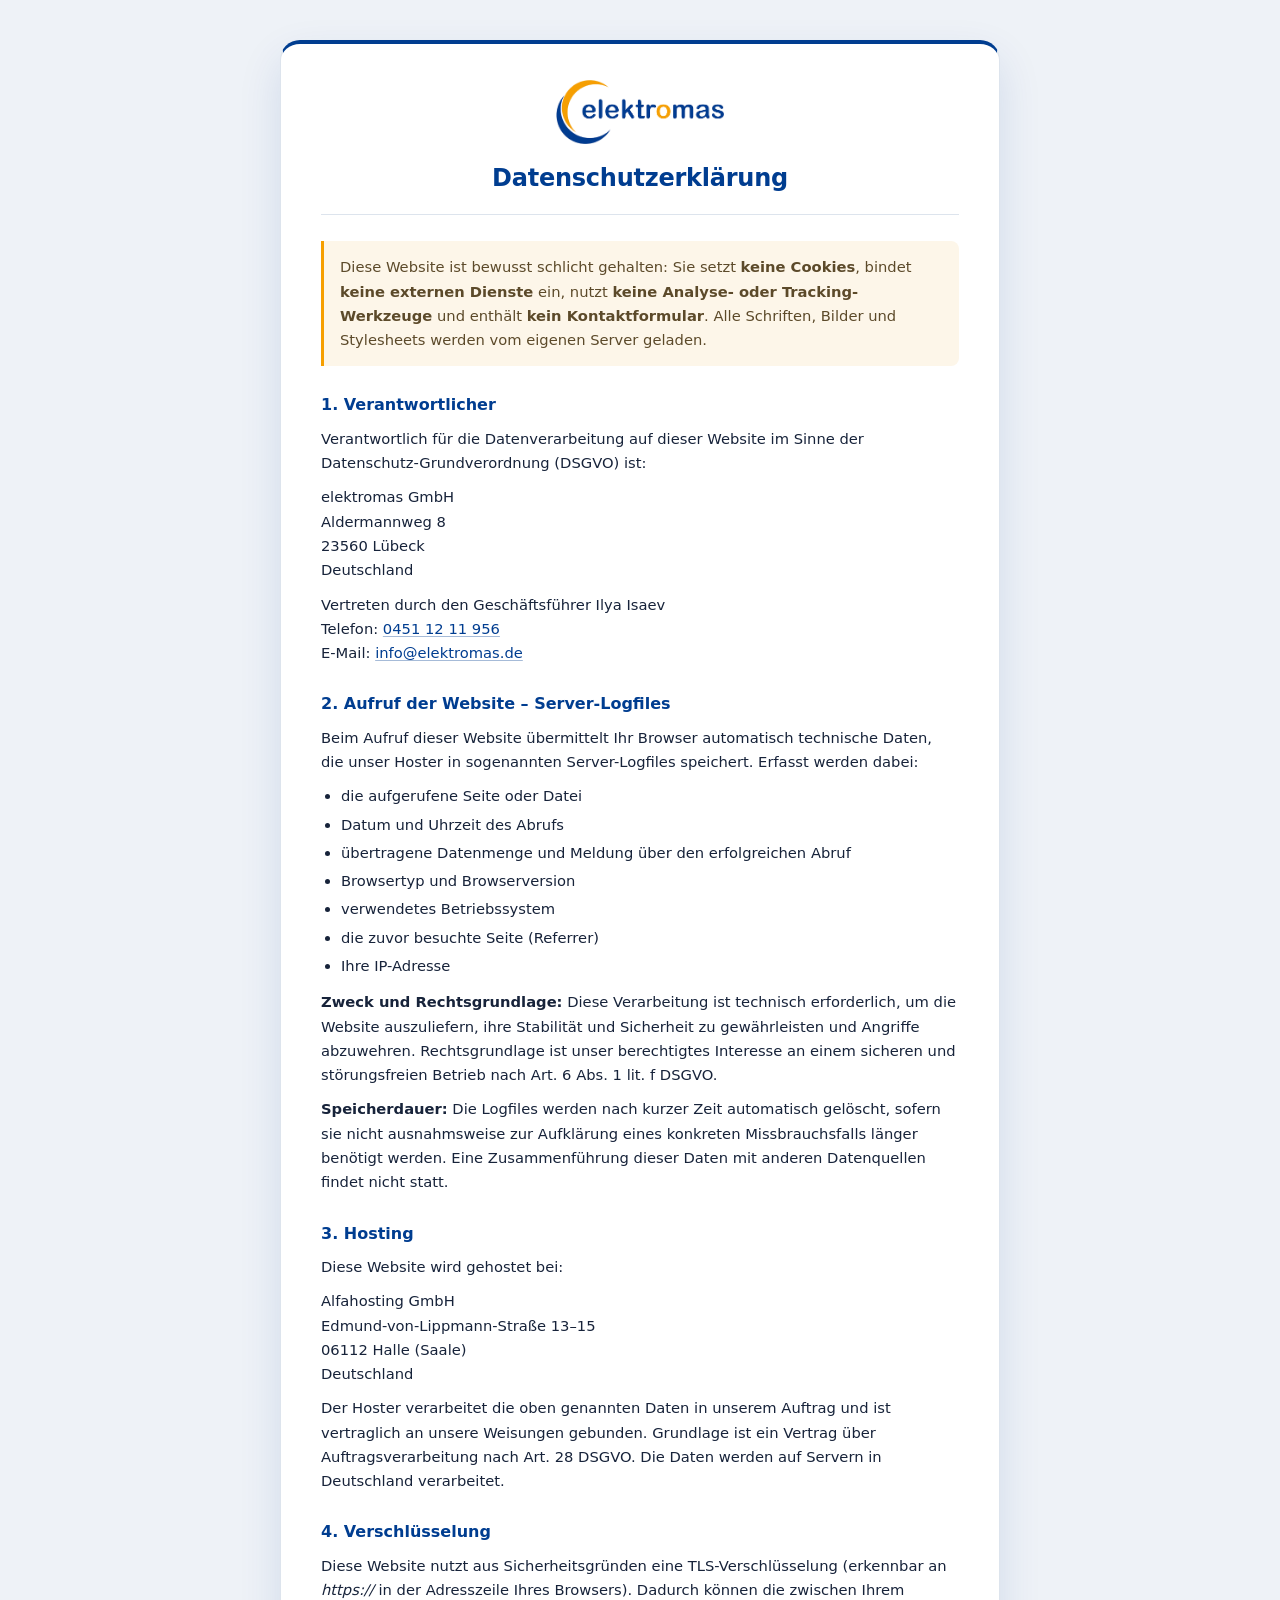
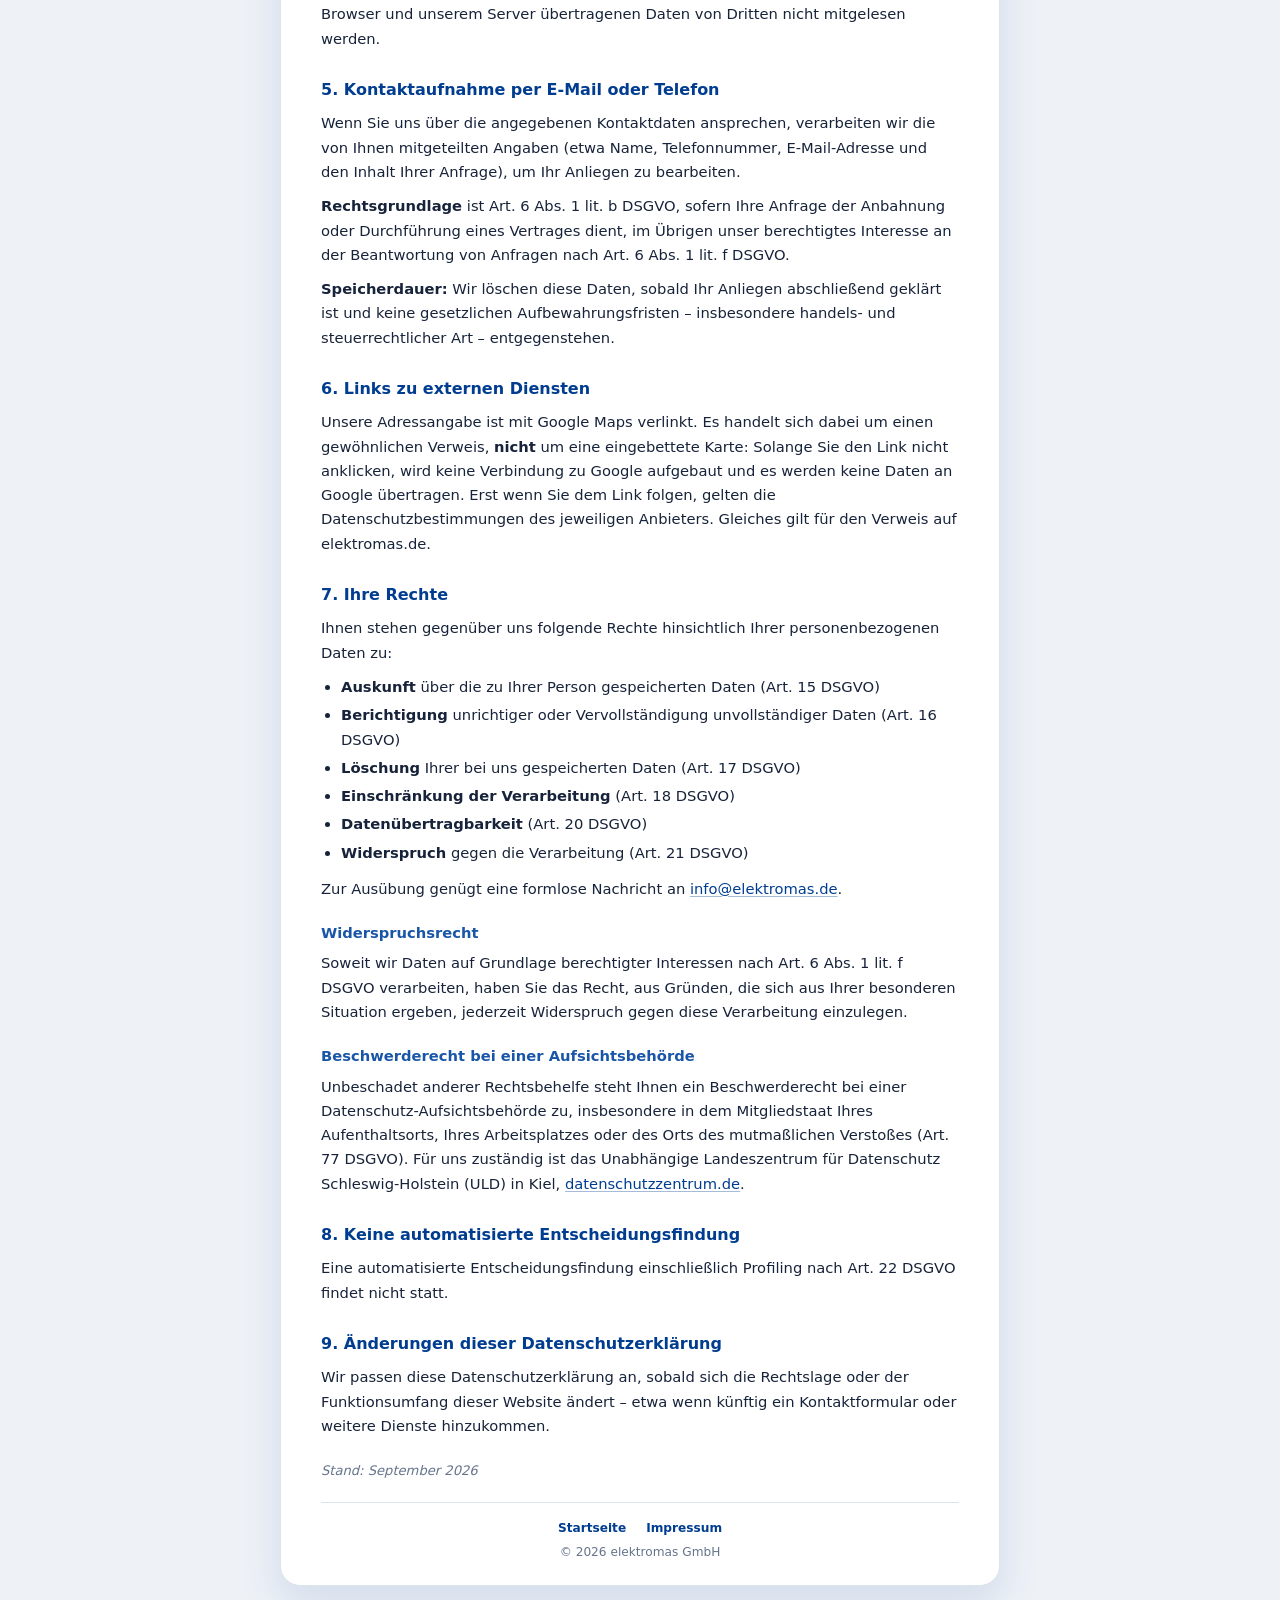
==== datenschutz.html @ 5d379f5a "Impressum und Datenschutzerklärung ergänzen Beide Seiten als eigene Unterseiten, im Footer aller Sei" ====
<!DOCTYPE html>
<html lang="de">
<head>
  <meta charset="utf-8">
  <meta name="viewport" content="width=device-width, initial-scale=1">
  <title>Datenschutzerklärung – elektromas GmbH</title>
  <meta name="description" content="Datenschutzerklärung der elektromas GmbH, Lübeck – Informationen nach DSGVO.">
  <meta name="robots" content="index, follow">
  <link rel="icon" href="assets/favicon-32.png" sizes="32x32">
  <link rel="apple-touch-icon" href="assets/favicon-192.png">
  <link rel="stylesheet" href="style.css">
</head>
<body class="page">

  <main class="card card--wide">

    <header class="legal__head">
      <a href="index.html" class="logo-link" aria-label="Zur Startseite">
        <img class="logo logo--small" src="assets/elektromas-logo.png" alt="elektromas GmbH"
             width="389" height="149">
      </a>
      <h1>Datenschutzerklärung</h1>
    </header>

    <section class="legal">

      <p class="lead">
        Diese Website ist bewusst schlicht gehalten: Sie setzt <strong>keine Cookies</strong>,
        bindet <strong>keine externen Dienste</strong> ein, nutzt <strong>keine Analyse-
        oder Tracking-Werkzeuge</strong> und enthält <strong>kein Kontaktformular</strong>.
        Alle Schriften, Bilder und Stylesheets werden vom eigenen Server geladen.
      </p>

      <h2>1. Verantwortlicher</h2>
      <p>
        Verantwortlich für die Datenverarbeitung auf dieser Website im Sinne der
        Datenschutz-Grundverordnung (DSGVO) ist:
      </p>
      <p>
        elektromas GmbH<br>
        Aldermannweg 8<br>
        23560 Lübeck<br>
        Deutschland
      </p>
      <p>
        Vertreten durch den Geschäftsführer Ilya Isaev<br>
        Telefon: <a href="tel:+494511211956">0451 12 11 956</a><br>
        E-Mail: <a href="mailto:info@elektromas.de">info@elektromas.de</a>
      </p>

      <h2>2. Aufruf der Website – Server-Logfiles</h2>
      <p>
        Beim Aufruf dieser Website übermittelt Ihr Browser automatisch technische
        Daten, die unser Hoster in sogenannten Server-Logfiles speichert. Erfasst
        werden dabei:
      </p>
      <ul>
        <li>die aufgerufene Seite oder Datei</li>
        <li>Datum und Uhrzeit des Abrufs</li>
        <li>übertragene Datenmenge und Meldung über den erfolgreichen Abruf</li>
        <li>Browsertyp und Browserversion</li>
        <li>verwendetes Betriebssystem</li>
        <li>die zuvor besuchte Seite (Referrer)</li>
        <li>Ihre IP-Adresse</li>
      </ul>
      <p>
        <strong>Zweck und Rechtsgrundlage:</strong> Diese Verarbeitung ist technisch
        erforderlich, um die Website auszuliefern, ihre Stabilität und Sicherheit zu
        gewährleisten und Angriffe abzuwehren. Rechtsgrundlage ist unser berechtigtes
        Interesse an einem sicheren und störungsfreien Betrieb nach
        Art. 6 Abs. 1 lit. f DSGVO.
      </p>
      <p>
        <strong>Speicherdauer:</strong> Die Logfiles werden nach kurzer Zeit
        automatisch gelöscht, sofern sie nicht ausnahmsweise zur Aufklärung eines
        konkreten Missbrauchsfalls länger benötigt werden. Eine Zusammenführung
        dieser Daten mit anderen Datenquellen findet nicht statt.
      </p>

      <h2>3. Hosting</h2>
      <p>
        Diese Website wird gehostet bei:
      </p>
      <p>
        Alfahosting GmbH<br>
        Edmund-von-Lippmann-Straße 13–15<br>
        06112 Halle (Saale)<br>
        Deutschland
      </p>
      <p>
        Der Hoster verarbeitet die oben genannten Daten in unserem Auftrag und ist
        vertraglich an unsere Weisungen gebunden. Grundlage ist ein Vertrag über
        Auftragsverarbeitung nach Art. 28 DSGVO. Die Daten werden auf Servern in
        Deutschland verarbeitet.
      </p>

      <h2>4. Verschlüsselung</h2>
      <p>
        Diese Website nutzt aus Sicherheitsgründen eine TLS-Verschlüsselung
        (erkennbar an <em>https://</em> in der Adresszeile Ihres Browsers). Dadurch
        können die zwischen Ihrem Browser und unserem Server übertragenen Daten von
        Dritten nicht mitgelesen werden.
      </p>

      <h2>5. Kontaktaufnahme per E-Mail oder Telefon</h2>
      <p>
        Wenn Sie uns über die angegebenen Kontaktdaten ansprechen, verarbeiten wir
        die von Ihnen mitgeteilten Angaben (etwa Name, Telefonnummer, E-Mail-Adresse
        und den Inhalt Ihrer Anfrage), um Ihr Anliegen zu bearbeiten.
      </p>
      <p>
        <strong>Rechtsgrundlage</strong> ist Art. 6 Abs. 1 lit. b DSGVO, sofern Ihre
        Anfrage der Anbahnung oder Durchführung eines Vertrages dient, im Übrigen
        unser berechtigtes Interesse an der Beantwortung von Anfragen nach
        Art. 6 Abs. 1 lit. f DSGVO.
      </p>
      <p>
        <strong>Speicherdauer:</strong> Wir löschen diese Daten, sobald Ihr Anliegen
        abschließend geklärt ist und keine gesetzlichen Aufbewahrungsfristen –
        insbesondere handels- und steuerrechtlicher Art – entgegenstehen.
      </p>

      <h2>6. Links zu externen Diensten</h2>
      <p>
        Unsere Adressangabe ist mit Google Maps verlinkt. Es handelt sich dabei um
        einen gewöhnlichen Verweis, <strong>nicht</strong> um eine eingebettete Karte:
        Solange Sie den Link nicht anklicken, wird keine Verbindung zu Google
        aufgebaut und es werden keine Daten an Google übertragen. Erst wenn Sie dem
        Link folgen, gelten die Datenschutzbestimmungen des jeweiligen Anbieters.
        Gleiches gilt für den Verweis auf elektromas.de.
      </p>

      <h2>7. Ihre Rechte</h2>
      <p>Ihnen stehen gegenüber uns folgende Rechte hinsichtlich Ihrer personenbezogenen Daten zu:</p>
      <ul>
        <li><strong>Auskunft</strong> über die zu Ihrer Person gespeicherten Daten (Art. 15 DSGVO)</li>
        <li><strong>Berichtigung</strong> unrichtiger oder Vervollständigung unvollständiger Daten (Art. 16 DSGVO)</li>
        <li><strong>Löschung</strong> Ihrer bei uns gespeicherten Daten (Art. 17 DSGVO)</li>
        <li><strong>Einschränkung der Verarbeitung</strong> (Art. 18 DSGVO)</li>
        <li><strong>Datenübertragbarkeit</strong> (Art. 20 DSGVO)</li>
        <li><strong>Widerspruch</strong> gegen die Verarbeitung (Art. 21 DSGVO)</li>
      </ul>
      <p>
        Zur Ausübung genügt eine formlose Nachricht an
        <a href="mailto:info@elektromas.de">info@elektromas.de</a>.
      </p>

      <h3>Widerspruchsrecht</h3>
      <p>
        Soweit wir Daten auf Grundlage berechtigter Interessen nach
        Art. 6 Abs. 1 lit. f DSGVO verarbeiten, haben Sie das Recht, aus Gründen, die
        sich aus Ihrer besonderen Situation ergeben, jederzeit Widerspruch gegen
        diese Verarbeitung einzulegen.
      </p>

      <h3>Beschwerderecht bei einer Aufsichtsbehörde</h3>
      <p>
        Unbeschadet anderer Rechtsbehelfe steht Ihnen ein Beschwerderecht bei einer
        Datenschutz-Aufsichtsbehörde zu, insbesondere in dem Mitgliedstaat Ihres
        Aufenthaltsorts, Ihres Arbeitsplatzes oder des Orts des mutmaßlichen
        Verstoßes (Art. 77 DSGVO). Für uns zuständig ist das Unabhängige
        Landeszentrum für Datenschutz Schleswig-Holstein (ULD) in Kiel,
        <a href="https://www.datenschutzzentrum.de">datenschutzzentrum.de</a>.
      </p>

      <h2>8. Keine automatisierte Entscheidungsfindung</h2>
      <p>
        Eine automatisierte Entscheidungsfindung einschließlich Profiling nach
        Art. 22 DSGVO findet nicht statt.
      </p>

      <h2>9. Änderungen dieser Datenschutzerklärung</h2>
      <p>
        Wir passen diese Datenschutzerklärung an, sobald sich die Rechtslage oder
        der Funktionsumfang dieser Website ändert – etwa wenn künftig ein
        Kontaktformular oder weitere Dienste hinzukommen.
      </p>
      <p class="stand">Stand: September 2026</p>

    </section>

    <footer class="card__foot">
      <nav class="legal__nav">
        <a href="index.html">Startseite</a>
        <a href="impressum.html">Impressum</a>
      </nav>
      <p>&copy; <span class="year">2026</span> elektromas GmbH</p>
    </footer>

  </main>

  <script>
    document.querySelectorAll('.year').forEach(function (el) {
      el.textContent = new Date().getFullYear();
    });
  </script>

</body>
</html>
---- style.css ----
:root {
  --blau: #003d90;
  --blau-hell: #1a56a8;
  --orange: #f69f00;
  --page: #eef2f7;
  --card: #ffffff;
  --border: #dde4ed;
  --text: #17233a;
  --muted: #66748c;
  --radius: 20px;
}

* { box-sizing: border-box; margin: 0; padding: 0; }

body {
  min-height: 100vh;
  display: flex;
  align-items: center;
  justify-content: center;
  padding: 24px;
  font-family: "Segoe UI", system-ui, -apple-system, Roboto, Helvetica, Arial, sans-serif;
  color: var(--text);
  background:
    radial-gradient(1000px 560px at 50% -15%, #dbe6f5, transparent 70%),
    var(--page);
}

.card {
  width: 100%;
  max-width: 470px;
  background: var(--card);
  border: 1px solid var(--border);
  border-radius: var(--radius);
  padding: 40px 34px 26px;
  box-shadow: 0 18px 44px rgba(0, 61, 144, .12);
  border-top: 4px solid var(--blau);
}

/* Kopf */
.card__head { text-align: center; }

.logo {
  width: 220px;
  max-width: 100%;
  height: auto;
  display: block;
  margin: 0 auto;
}

.tagline {
  margin-top: 16px;
  font-size: .95rem;
  line-height: 1.55;
  color: var(--muted);
}

/* Leistungen */
.services { margin: 26px 0 18px; }

.services ul {
  display: flex;
  flex-wrap: wrap;
  gap: 8px;
  justify-content: center;
  list-style: none;
}

.services li {
  font-size: .78rem;
  padding: 6px 12px;
  border: 1px solid var(--border);
  border-radius: 999px;
  color: var(--blau);
  background: #f6f9fd;
}

/* Notdienst-Hinweis */
.badge {
  margin: 0 auto 24px;
  width: fit-content;
  max-width: 100%;
  text-align: center;
  font-size: .78rem;
  font-weight: 600;
  color: #7a4f00;
  background: rgba(246, 159, 0, .14);
  border: 1px solid rgba(246, 159, 0, .35);
  border-radius: 999px;
  padding: 7px 14px;
}

/* Kontakt */
.contact {
  border-top: 1px solid var(--border);
  padding-top: 8px;
}

.contact__row {
  display: flex;
  align-items: baseline;
  gap: 16px;
  padding: 12px 8px;
  border-radius: 10px;
  text-decoration: none;
  color: inherit;
  transition: background .15s ease;
}
.contact__row:hover,
.contact__row:focus-visible { background: #f2f6fc; }

.contact__label {
  flex: 0 0 74px;
  font-size: .7rem;
  font-weight: 600;
  text-transform: uppercase;
  letter-spacing: .08em;
  color: var(--muted);
}

.contact__value {
  font-size: .95rem;
  font-weight: 600;
  line-height: 1.45;
  color: var(--blau);
}
.contact__row:hover .contact__value { color: var(--orange); }

/* Fuß */
.card__foot {
  margin-top: 20px;
  padding-top: 18px;
  border-top: 1px solid var(--border);
  text-align: center;
  font-size: .76rem;
  color: var(--muted);
}
.card__foot .region {
  margin-bottom: 10px;
  line-height: 1.5;
  color: var(--blau-hell);
}
.card__foot .note { margin-top: 4px; opacity: .75; }

@media (max-width: 420px) {
  body { padding: 16px; }
  .card { padding: 32px 22px 22px; }
  .logo { width: 185px; }
  .contact__label { flex-basis: 62px; }
}

/* Verweis auf den Schulungsbereich */
.card__link {
  display: flex;
  align-items: center;
  justify-content: center;
  gap: 8px;
  margin: 0 0 24px;
  padding: 11px 16px;
  border: 1px solid var(--border);
  border-radius: 12px;
  background: #f6f9fd;
  font-size: .86rem;
  font-weight: 600;
  color: var(--blau);
  text-decoration: none;
  transition: background .15s ease, border-color .15s ease, color .15s ease;
}
.card__link:hover,
.card__link:focus-visible { background: #eaf1fb; border-color: #c3d4ec; color: var(--orange); }
.card__link svg { width: 16px; height: 16px; }

/* ---------------------------------------------------------------
   Rechtsseiten (Impressum, Datenschutz)
   --------------------------------------------------------------- */

body.page {
  align-items: flex-start;
  padding-top: 40px;
  padding-bottom: 40px;
}

.card--wide {
  max-width: 720px;
  padding: 36px 40px 26px;
}

.legal__head {
  text-align: center;
  padding-bottom: 22px;
  border-bottom: 1px solid var(--border);
}

.logo-link { display: inline-block; }
.logo--small { width: 168px; }

.legal__head h1 {
  margin-top: 16px;
  font-size: 1.5rem;
  font-weight: 600;
  color: var(--blau);
  letter-spacing: -.01em;
}

.legal {
  padding-top: 4px;
  font-size: .92rem;
  line-height: 1.65;
}

.legal .lead {
  margin: 22px 0 4px;
  padding: 14px 16px;
  border-left: 3px solid var(--orange);
  background: #fdf6e9;
  border-radius: 0 8px 8px 0;
  color: #5c4a2a;
}

.legal h2 {
  margin: 26px 0 8px;
  font-size: 1rem;
  font-weight: 700;
  color: var(--blau);
}

.legal h3 {
  margin: 20px 0 6px;
  font-size: .92rem;
  font-weight: 700;
  color: var(--blau-hell);
}

.legal p { margin-bottom: 10px; }

.legal ul {
  margin: 0 0 12px 20px;
  padding: 0;
}
.legal li { margin-bottom: 4px; }

.legal a {
  color: var(--blau);
  text-decoration-color: rgba(0, 61, 144, .35);
  text-underline-offset: 2px;
}
.legal a:hover { color: var(--orange); }

.legal .stand {
  margin-top: 22px;
  font-size: .82rem;
  color: var(--muted);
  font-style: italic;
}

.legal__nav {
  display: flex;
  gap: 20px;
  justify-content: center;
  margin-bottom: 10px;
}
.legal__nav a {
  color: var(--blau);
  font-weight: 600;
  text-decoration: none;
}
.legal__nav a:hover { color: var(--orange); text-decoration: underline; }

@media (max-width: 560px) {
  body.page { padding: 16px; }
  .card--wide { padding: 28px 20px 20px; }
  .logo--small { width: 145px; }
  .legal__head h1 { font-size: 1.3rem; }
}
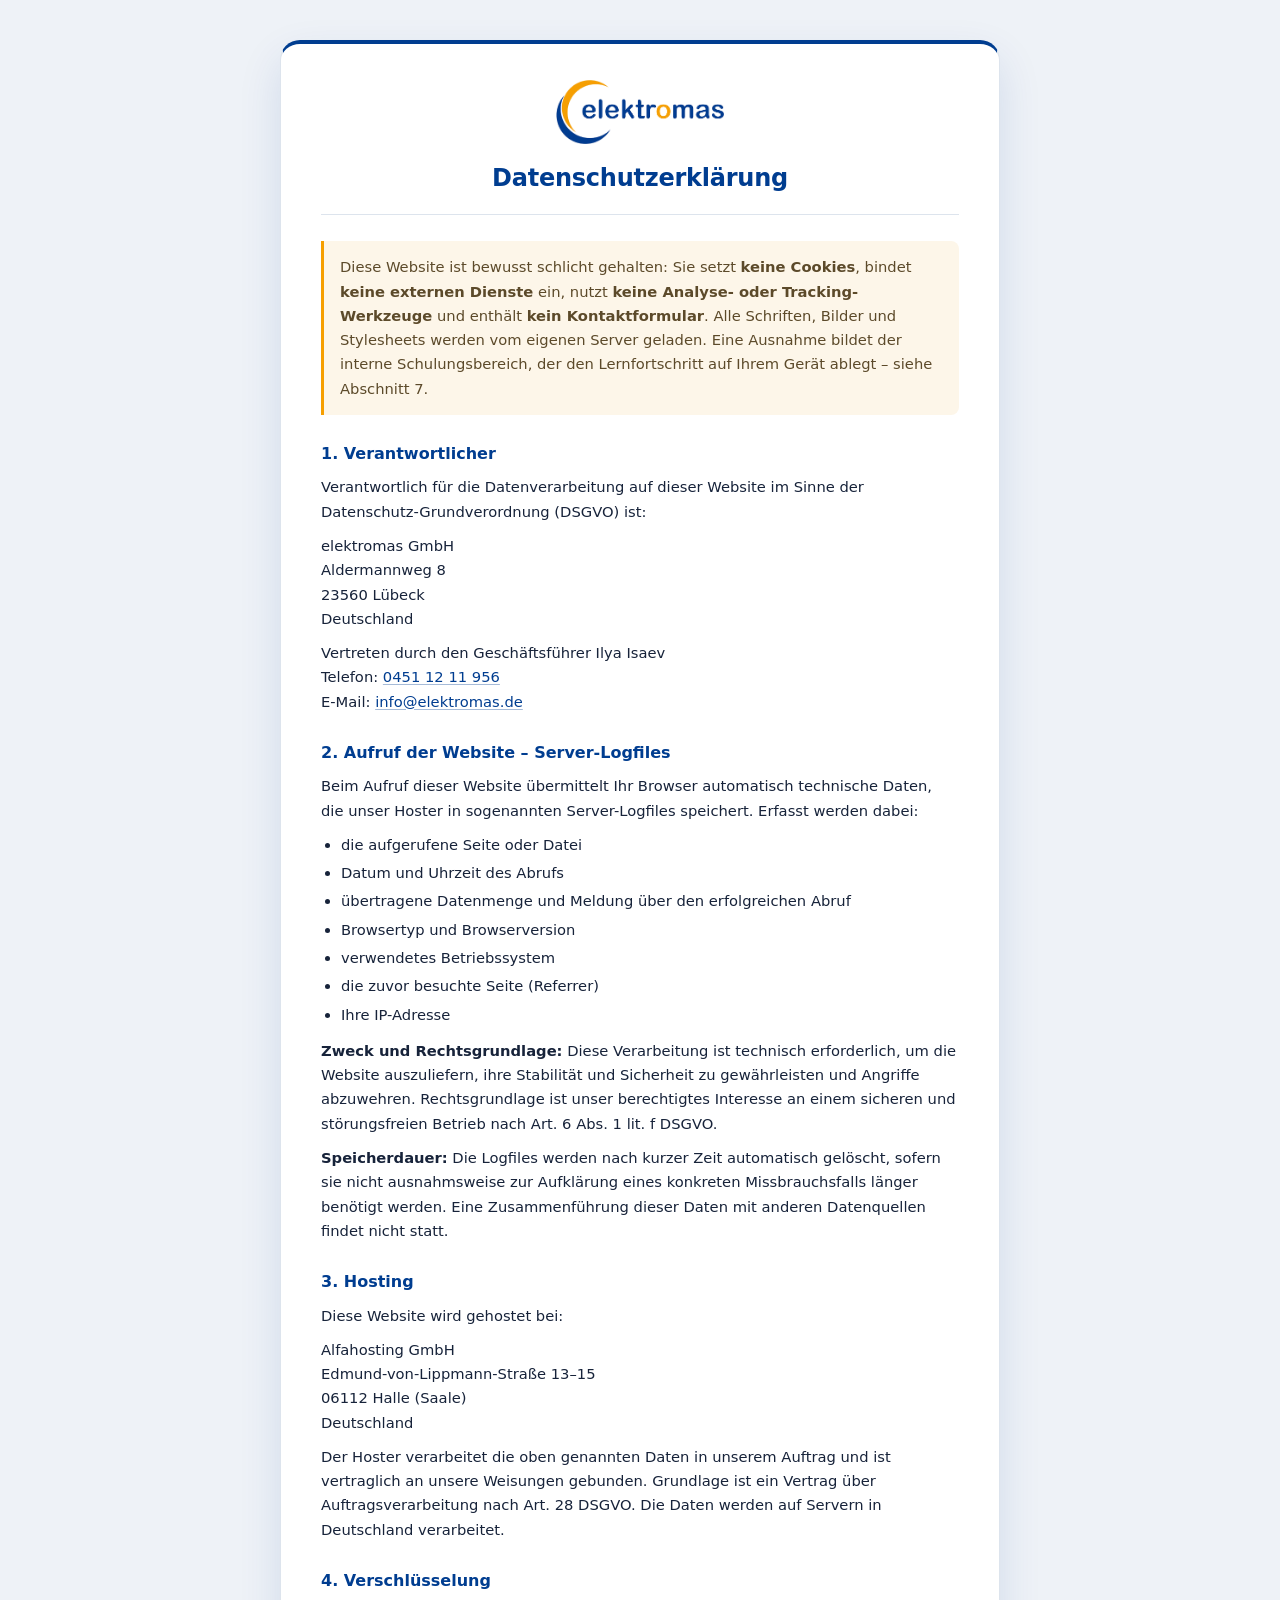
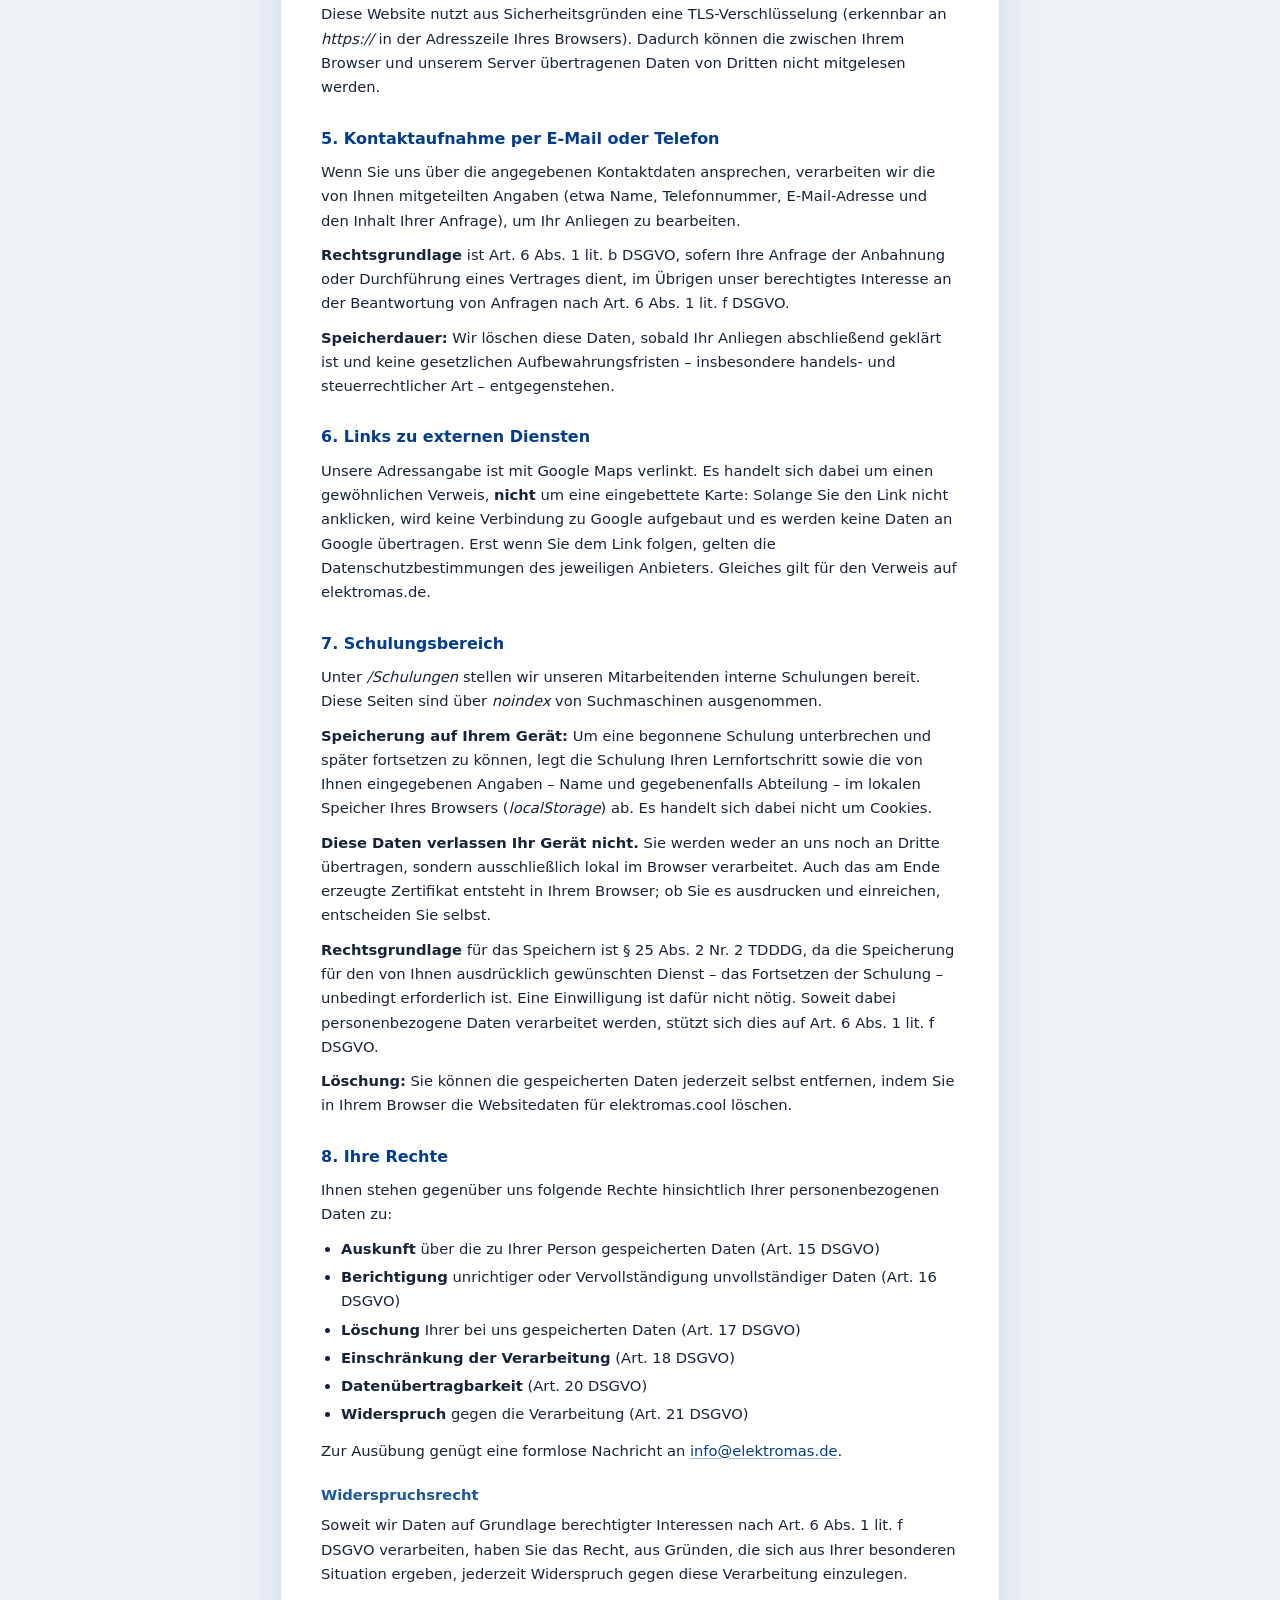
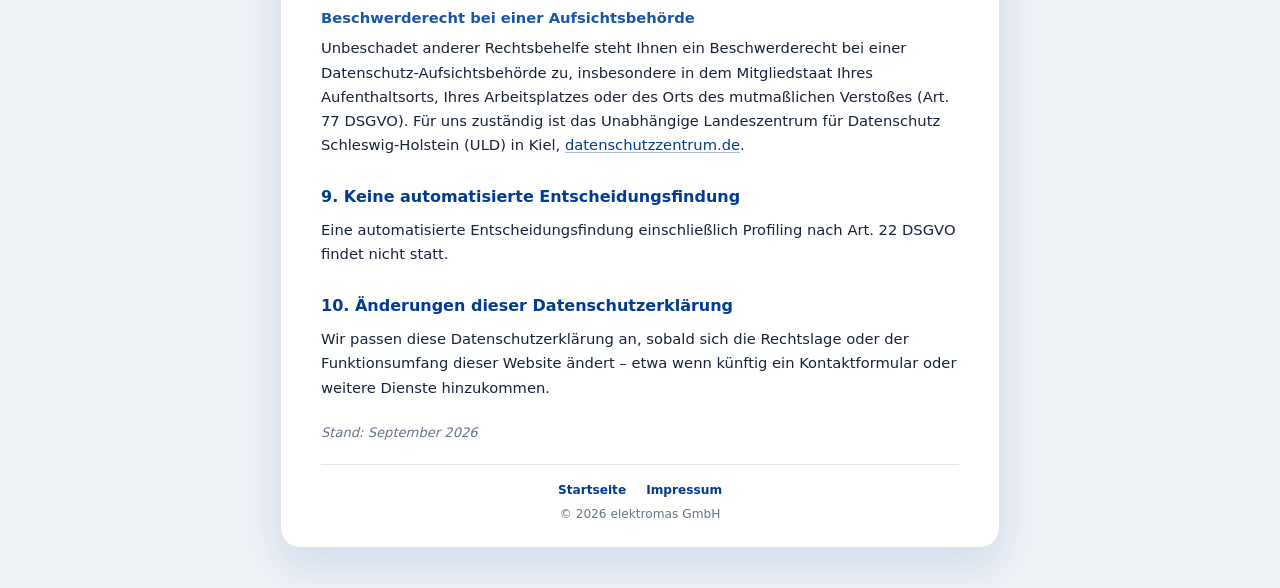
==== commit 7be16563: "KI-Schulung zur EU-KI-Verordnung veröffentlichen Die fertige Schulung aus dem Ordner "KI Lernvideos"" ====
--- a/datenschutz.html
+++ b/datenschutz.html
@@ -29,6 +29,8 @@
         bindet <strong>keine externen Dienste</strong> ein, nutzt <strong>keine Analyse-
         oder Tracking-Werkzeuge</strong> und enthält <strong>kein Kontaktformular</strong>.
         Alle Schriften, Bilder und Stylesheets werden vom eigenen Server geladen.
+        Eine Ausnahme bildet der interne Schulungsbereich, der den Lernfortschritt
+        auf Ihrem Gerät ablegt – siehe Abschnitt 7.
       </p>
 
       <h2>1. Verantwortlicher</h2>
@@ -130,7 +132,39 @@
         Gleiches gilt für den Verweis auf elektromas.de.
       </p>
 
-      <h2>7. Ihre Rechte</h2>
+      <h2>7. Schulungsbereich</h2>
+      <p>
+        Unter <em>/Schulungen</em> stellen wir unseren Mitarbeitenden interne
+        Schulungen bereit. Diese Seiten sind über <em>noindex</em> von
+        Suchmaschinen ausgenommen.
+      </p>
+      <p>
+        <strong>Speicherung auf Ihrem Gerät:</strong> Um eine begonnene Schulung
+        unterbrechen und später fortsetzen zu können, legt die Schulung Ihren
+        Lernfortschritt sowie die von Ihnen eingegebenen Angaben – Name und
+        gegebenenfalls Abteilung – im lokalen Speicher Ihres Browsers
+        (<em>localStorage</em>) ab. Es handelt sich dabei nicht um Cookies.
+      </p>
+      <p>
+        <strong>Diese Daten verlassen Ihr Gerät nicht.</strong> Sie werden weder
+        an uns noch an Dritte übertragen, sondern ausschließlich lokal im Browser
+        verarbeitet. Auch das am Ende erzeugte Zertifikat entsteht in Ihrem
+        Browser; ob Sie es ausdrucken und einreichen, entscheiden Sie selbst.
+      </p>
+      <p>
+        <strong>Rechtsgrundlage</strong> für das Speichern ist § 25 Abs. 2 Nr. 2
+        TDDDG, da die Speicherung für den von Ihnen ausdrücklich gewünschten
+        Dienst – das Fortsetzen der Schulung – unbedingt erforderlich ist. Eine
+        Einwilligung ist dafür nicht nötig. Soweit dabei personenbezogene Daten
+        verarbeitet werden, stützt sich dies auf Art. 6 Abs. 1 lit. f DSGVO.
+      </p>
+      <p>
+        <strong>Löschung:</strong> Sie können die gespeicherten Daten jederzeit
+        selbst entfernen, indem Sie in Ihrem Browser die Websitedaten für
+        elektromas.cool löschen.
+      </p>
+
+      <h2>8. Ihre Rechte</h2>
       <p>Ihnen stehen gegenüber uns folgende Rechte hinsichtlich Ihrer personenbezogenen Daten zu:</p>
       <ul>
         <li><strong>Auskunft</strong> über die zu Ihrer Person gespeicherten Daten (Art. 15 DSGVO)</li>
@@ -163,13 +197,13 @@
         <a href="https://www.datenschutzzentrum.de">datenschutzzentrum.de</a>.
       </p>
 
-      <h2>8. Keine automatisierte Entscheidungsfindung</h2>
+      <h2>9. Keine automatisierte Entscheidungsfindung</h2>
       <p>
         Eine automatisierte Entscheidungsfindung einschließlich Profiling nach
         Art. 22 DSGVO findet nicht statt.
       </p>
 
-      <h2>9. Änderungen dieser Datenschutzerklärung</h2>
+      <h2>10. Änderungen dieser Datenschutzerklärung</h2>
       <p>
         Wir passen diese Datenschutzerklärung an, sobald sich die Rechtslage oder
         der Funktionsumfang dieser Website ändert – etwa wenn künftig ein
--- a/style.css
+++ b/style.css
@@ -1,5 +1,12 @@
+/* ===========================================================================
+   elektromas.cool – gemeinsames Stylesheet
+   Wird von index.html, den Rechtsseiten und dem Schulungsbereich genutzt.
+   Keine externen Schriften oder Ressourcen: alles lädt vom eigenen Server.
+   =========================================================================== */
+
 :root {
   --blau: #003d90;
+  --blau-tief: #002a63;
   --blau-hell: #1a56a8;
   --orange: #f69f00;
   --page: #eef2f7;
@@ -14,12 +21,296 @@
 
 body {
   min-height: 100vh;
-  display: flex;
-  align-items: center;
-  justify-content: center;
-  padding: 24px;
   font-family: "Segoe UI", system-ui, -apple-system, Roboto, Helvetica, Arial, sans-serif;
   color: var(--text);
+  background: var(--page);
+  -webkit-text-size-adjust: 100%;
+}
+
+img { max-width: 100%; }
+
+.container {
+  width: 100%;
+  max-width: 980px;
+  margin: 0 auto;
+  padding: 0 24px;
+}
+
+/* ===========================================================================
+   Startseite
+   =========================================================================== */
+
+/* --- Kopfbereich --- */
+
+.hero {
+  position: relative;
+  overflow: hidden;
+  padding: 56px 24px 64px;
+  text-align: center;
+  color: #fff;
+  background: linear-gradient(160deg, var(--blau) 0%, var(--blau-tief) 100%);
+}
+
+/* Dezentes Leiterbahn-Muster, rein dekorativ. Als data-URI eingebettet,
+   damit kein zusätzlicher Netzwerkabruf nötig ist. */
+.hero__deko {
+  position: absolute;
+  inset: 0;
+  opacity: .16;
+  background-image: url("data:image/svg+xml,%3Csvg xmlns='http://www.w3.org/2000/svg' width='120' height='120' viewBox='0 0 120 120'%3E%3Cg fill='none' stroke='%23ffffff' stroke-width='1.2'%3E%3Cpath d='M0 30h40v30h40V30h40M0 90h20v-30M60 120V90h60'/%3E%3Ccircle cx='40' cy='30' r='3'/%3E%3Ccircle cx='80' cy='60' r='3'/%3E%3Ccircle cx='20' cy='90' r='3'/%3E%3Ccircle cx='60' cy='90' r='3'/%3E%3C/g%3E%3C/svg%3E");
+}
+
+.hero__inner {
+  position: relative;
+  max-width: 720px;
+  margin: 0 auto;
+}
+
+.hero__plate {
+  display: inline-block;
+  background: #fff;
+  border-radius: 16px;
+  padding: 18px 26px;
+  box-shadow: 0 14px 34px rgba(0, 0, 0, .22);
+}
+.hero__plate img { width: 230px; display: block; }
+
+.hero h1 {
+  margin-top: 28px;
+  font-size: clamp(1.5rem, 4.2vw, 2.1rem);
+  font-weight: 600;
+  line-height: 1.25;
+  letter-spacing: -.02em;
+}
+
+.hero__sub {
+  margin-top: 14px;
+  font-size: 1rem;
+  line-height: 1.6;
+  color: #c9d8ef;
+}
+
+.hero__notdienst {
+  display: inline-flex;
+  align-items: center;
+  gap: 8px;
+  margin-top: 22px;
+  padding: 7px 15px;
+  font-size: .82rem;
+  font-weight: 600;
+  color: #2a1c00;
+  background: var(--orange);
+  border-radius: 999px;
+}
+.hero__notdienst svg { width: 15px; height: 15px; flex: 0 0 auto; }
+
+.hero__actions {
+  display: flex;
+  flex-wrap: wrap;
+  gap: 12px;
+  justify-content: center;
+  margin-top: 26px;
+}
+
+.btn {
+  display: inline-flex;
+  align-items: center;
+  gap: 9px;
+  padding: 11px 20px;
+  font-size: .93rem;
+  font-weight: 600;
+  text-decoration: none;
+  border-radius: 10px;
+  border: 1px solid rgba(255, 255, 255, .45);
+  color: #fff;
+  transition: background .15s ease, border-color .15s ease, color .15s ease;
+}
+.btn svg { width: 17px; height: 17px; flex: 0 0 auto; }
+.btn:hover { background: rgba(255, 255, 255, .14); }
+
+.btn--primary {
+  background: #fff;
+  border-color: #fff;
+  color: var(--blau);
+}
+.btn--primary:hover { background: var(--orange); border-color: var(--orange); color: #2a1c00; }
+
+/* --- Inhaltsblöcke --- */
+
+.block { padding: 54px 0 0; }
+.block:last-child { padding-bottom: 8px; }
+
+.block h2 {
+  font-size: 1.35rem;
+  font-weight: 600;
+  color: var(--blau);
+  letter-spacing: -.01em;
+}
+.block h2::after {
+  content: "";
+  display: block;
+  width: 46px;
+  height: 3px;
+  margin-top: 10px;
+  border-radius: 2px;
+  background: var(--orange);
+}
+
+.block__lead {
+  margin-top: 14px;
+  max-width: 54ch;
+  font-size: .95rem;
+  line-height: 1.6;
+  color: var(--muted);
+}
+
+/* --- Leistungskacheln --- */
+
+.kacheln {
+  display: grid;
+  grid-template-columns: repeat(auto-fit, minmax(215px, 1fr));
+  gap: 16px;
+  margin-top: 26px;
+  list-style: none;
+}
+
+.kachel {
+  background: var(--card);
+  border: 1px solid var(--border);
+  border-radius: 14px;
+  padding: 22px 20px;
+  transition: transform .15s ease, box-shadow .15s ease, border-color .15s ease;
+}
+.kachel:hover {
+  transform: translateY(-3px);
+  border-color: #c3d4ec;
+  box-shadow: 0 14px 30px rgba(0, 61, 144, .11);
+}
+
+.kachel__icon {
+  display: grid;
+  place-items: center;
+  width: 42px;
+  height: 42px;
+  border-radius: 11px;
+  color: var(--blau);
+  background: #eaf1fb;
+}
+.kachel__icon svg { width: 22px; height: 22px; }
+
+.kachel h3 {
+  margin-top: 15px;
+  font-size: .98rem;
+  font-weight: 600;
+  color: var(--blau);
+}
+.kachel p {
+  margin-top: 6px;
+  font-size: .86rem;
+  line-height: 1.55;
+  color: var(--muted);
+}
+
+/* --- Kontakt --- */
+
+.kontakt {
+  display: grid;
+  grid-template-columns: 1.35fr 1fr;
+  gap: 16px;
+  margin-top: 26px;
+}
+
+.kontakt__karte {
+  background: var(--card);
+  border: 1px solid var(--border);
+  border-top: 4px solid var(--blau);
+  border-radius: 14px;
+  padding: 10px 22px 14px;
+}
+
+.kontakt__karte .zeile {
+  display: flex;
+  align-items: baseline;
+  gap: 16px;
+  padding: 13px 0;
+  border-bottom: 1px solid var(--border);
+}
+.kontakt__karte .zeile:last-child { border-bottom: 0; }
+
+.kontakt__karte dt {
+  flex: 0 0 86px;
+  font-size: .7rem;
+  font-weight: 600;
+  text-transform: uppercase;
+  letter-spacing: .08em;
+  color: var(--muted);
+}
+.kontakt__karte dd {
+  font-size: .95rem;
+  font-weight: 600;
+  line-height: 1.45;
+  color: var(--blau);
+}
+.kontakt__karte a {
+  color: inherit;
+  text-decoration: none;
+}
+.kontakt__karte a:hover { color: var(--orange); text-decoration: underline; }
+
+.kontakt__region {
+  background: linear-gradient(160deg, var(--blau) 0%, var(--blau-tief) 100%);
+  border-radius: 14px;
+  padding: 24px 22px;
+  color: #fff;
+}
+.kontakt__region svg { width: 26px; height: 26px; color: var(--orange); }
+.kontakt__region h3 {
+  margin-top: 12px;
+  font-size: 1rem;
+  font-weight: 600;
+}
+.kontakt__region p {
+  margin-top: 8px;
+  font-size: .88rem;
+  line-height: 1.6;
+  color: #c9d8ef;
+}
+
+/* --- Fußbereich --- */
+
+.site-foot {
+  margin-top: 56px;
+  padding: 26px 0 30px;
+  border-top: 1px solid var(--border);
+  text-align: center;
+  font-size: .8rem;
+  color: var(--muted);
+}
+
+@media (max-width: 720px) {
+  .hero { padding: 42px 20px 50px; }
+  .hero__plate { padding: 15px 20px; }
+  .hero__plate img { width: 185px; }
+  .kontakt { grid-template-columns: 1fr; }
+  .block { padding-top: 44px; }
+}
+
+@media (max-width: 420px) {
+  .container { padding: 0 18px; }
+  .hero__actions { flex-direction: column; }
+  .btn { justify-content: center; }
+  .kontakt__karte dt { flex-basis: 74px; }
+}
+
+/* ===========================================================================
+   Rechtsseiten (Impressum, Datenschutz)
+   =========================================================================== */
+
+body.page {
+  display: flex;
+  align-items: flex-start;
+  justify-content: center;
+  padding: 40px 24px;
   background:
     radial-gradient(1000px 560px at 50% -15%, #dbe6f5, transparent 70%),
     var(--page);
@@ -30,153 +321,10 @@
   max-width: 470px;
   background: var(--card);
   border: 1px solid var(--border);
+  border-top: 4px solid var(--blau);
   border-radius: var(--radius);
-  padding: 40px 34px 26px;
+  padding: 36px 34px 26px;
   box-shadow: 0 18px 44px rgba(0, 61, 144, .12);
-  border-top: 4px solid var(--blau);
-}
-
-/* Kopf */
-.card__head { text-align: center; }
-
-.logo {
-  width: 220px;
-  max-width: 100%;
-  height: auto;
-  display: block;
-  margin: 0 auto;
-}
-
-.tagline {
-  margin-top: 16px;
-  font-size: .95rem;
-  line-height: 1.55;
-  color: var(--muted);
-}
-
-/* Leistungen */
-.services { margin: 26px 0 18px; }
-
-.services ul {
-  display: flex;
-  flex-wrap: wrap;
-  gap: 8px;
-  justify-content: center;
-  list-style: none;
-}
-
-.services li {
-  font-size: .78rem;
-  padding: 6px 12px;
-  border: 1px solid var(--border);
-  border-radius: 999px;
-  color: var(--blau);
-  background: #f6f9fd;
-}
-
-/* Notdienst-Hinweis */
-.badge {
-  margin: 0 auto 24px;
-  width: fit-content;
-  max-width: 100%;
-  text-align: center;
-  font-size: .78rem;
-  font-weight: 600;
-  color: #7a4f00;
-  background: rgba(246, 159, 0, .14);
-  border: 1px solid rgba(246, 159, 0, .35);
-  border-radius: 999px;
-  padding: 7px 14px;
-}
-
-/* Kontakt */
-.contact {
-  border-top: 1px solid var(--border);
-  padding-top: 8px;
-}
-
-.contact__row {
-  display: flex;
-  align-items: baseline;
-  gap: 16px;
-  padding: 12px 8px;
-  border-radius: 10px;
-  text-decoration: none;
-  color: inherit;
-  transition: background .15s ease;
-}
-.contact__row:hover,
-.contact__row:focus-visible { background: #f2f6fc; }
-
-.contact__label {
-  flex: 0 0 74px;
-  font-size: .7rem;
-  font-weight: 600;
-  text-transform: uppercase;
-  letter-spacing: .08em;
-  color: var(--muted);
-}
-
-.contact__value {
-  font-size: .95rem;
-  font-weight: 600;
-  line-height: 1.45;
-  color: var(--blau);
-}
-.contact__row:hover .contact__value { color: var(--orange); }
-
-/* Fuß */
-.card__foot {
-  margin-top: 20px;
-  padding-top: 18px;
-  border-top: 1px solid var(--border);
-  text-align: center;
-  font-size: .76rem;
-  color: var(--muted);
-}
-.card__foot .region {
-  margin-bottom: 10px;
-  line-height: 1.5;
-  color: var(--blau-hell);
-}
-.card__foot .note { margin-top: 4px; opacity: .75; }
-
-@media (max-width: 420px) {
-  body { padding: 16px; }
-  .card { padding: 32px 22px 22px; }
-  .logo { width: 185px; }
-  .contact__label { flex-basis: 62px; }
-}
-
-/* Verweis auf den Schulungsbereich */
-.card__link {
-  display: flex;
-  align-items: center;
-  justify-content: center;
-  gap: 8px;
-  margin: 0 0 24px;
-  padding: 11px 16px;
-  border: 1px solid var(--border);
-  border-radius: 12px;
-  background: #f6f9fd;
-  font-size: .86rem;
-  font-weight: 600;
-  color: var(--blau);
-  text-decoration: none;
-  transition: background .15s ease, border-color .15s ease, color .15s ease;
-}
-.card__link:hover,
-.card__link:focus-visible { background: #eaf1fb; border-color: #c3d4ec; color: var(--orange); }
-.card__link svg { width: 16px; height: 16px; }
-
-/* ---------------------------------------------------------------
-   Rechtsseiten (Impressum, Datenschutz)
-   --------------------------------------------------------------- */
-
-body.page {
-  align-items: flex-start;
-  padding-top: 40px;
-  padding-bottom: 40px;
 }
 
 .card--wide {
@@ -191,6 +339,7 @@
 }
 
 .logo-link { display: inline-block; }
+.logo { display: block; margin: 0 auto; height: auto; }
 .logo--small { width: 168px; }
 
 .legal__head h1 {
@@ -252,6 +401,15 @@
   font-style: italic;
 }
 
+.card__foot {
+  margin-top: 20px;
+  padding-top: 18px;
+  border-top: 1px solid var(--border);
+  text-align: center;
+  font-size: .76rem;
+  color: var(--muted);
+}
+
 .legal__nav {
   display: flex;
   gap: 20px;
@@ -271,3 +429,26 @@
   .logo--small { width: 145px; }
   .legal__head h1 { font-size: 1.3rem; }
 }
+
+/* ===========================================================================
+   Verweis-Kachel (z. B. auf den Schulungsbereich)
+   =========================================================================== */
+
+.card__link {
+  display: flex;
+  align-items: center;
+  justify-content: center;
+  gap: 9px;
+  padding: 12px 18px;
+  font-size: .9rem;
+  font-weight: 600;
+  text-decoration: none;
+  color: var(--blau);
+  background: #f6f9fd;
+  border: 1px solid var(--border);
+  border-radius: 10px;
+  transition: background .15s ease, border-color .15s ease, color .15s ease;
+}
+.card__link:hover,
+.card__link:focus-visible { background: #eaf1fb; border-color: #c3d4ec; color: var(--orange); }
+.card__link svg { width: 16px; height: 16px; }
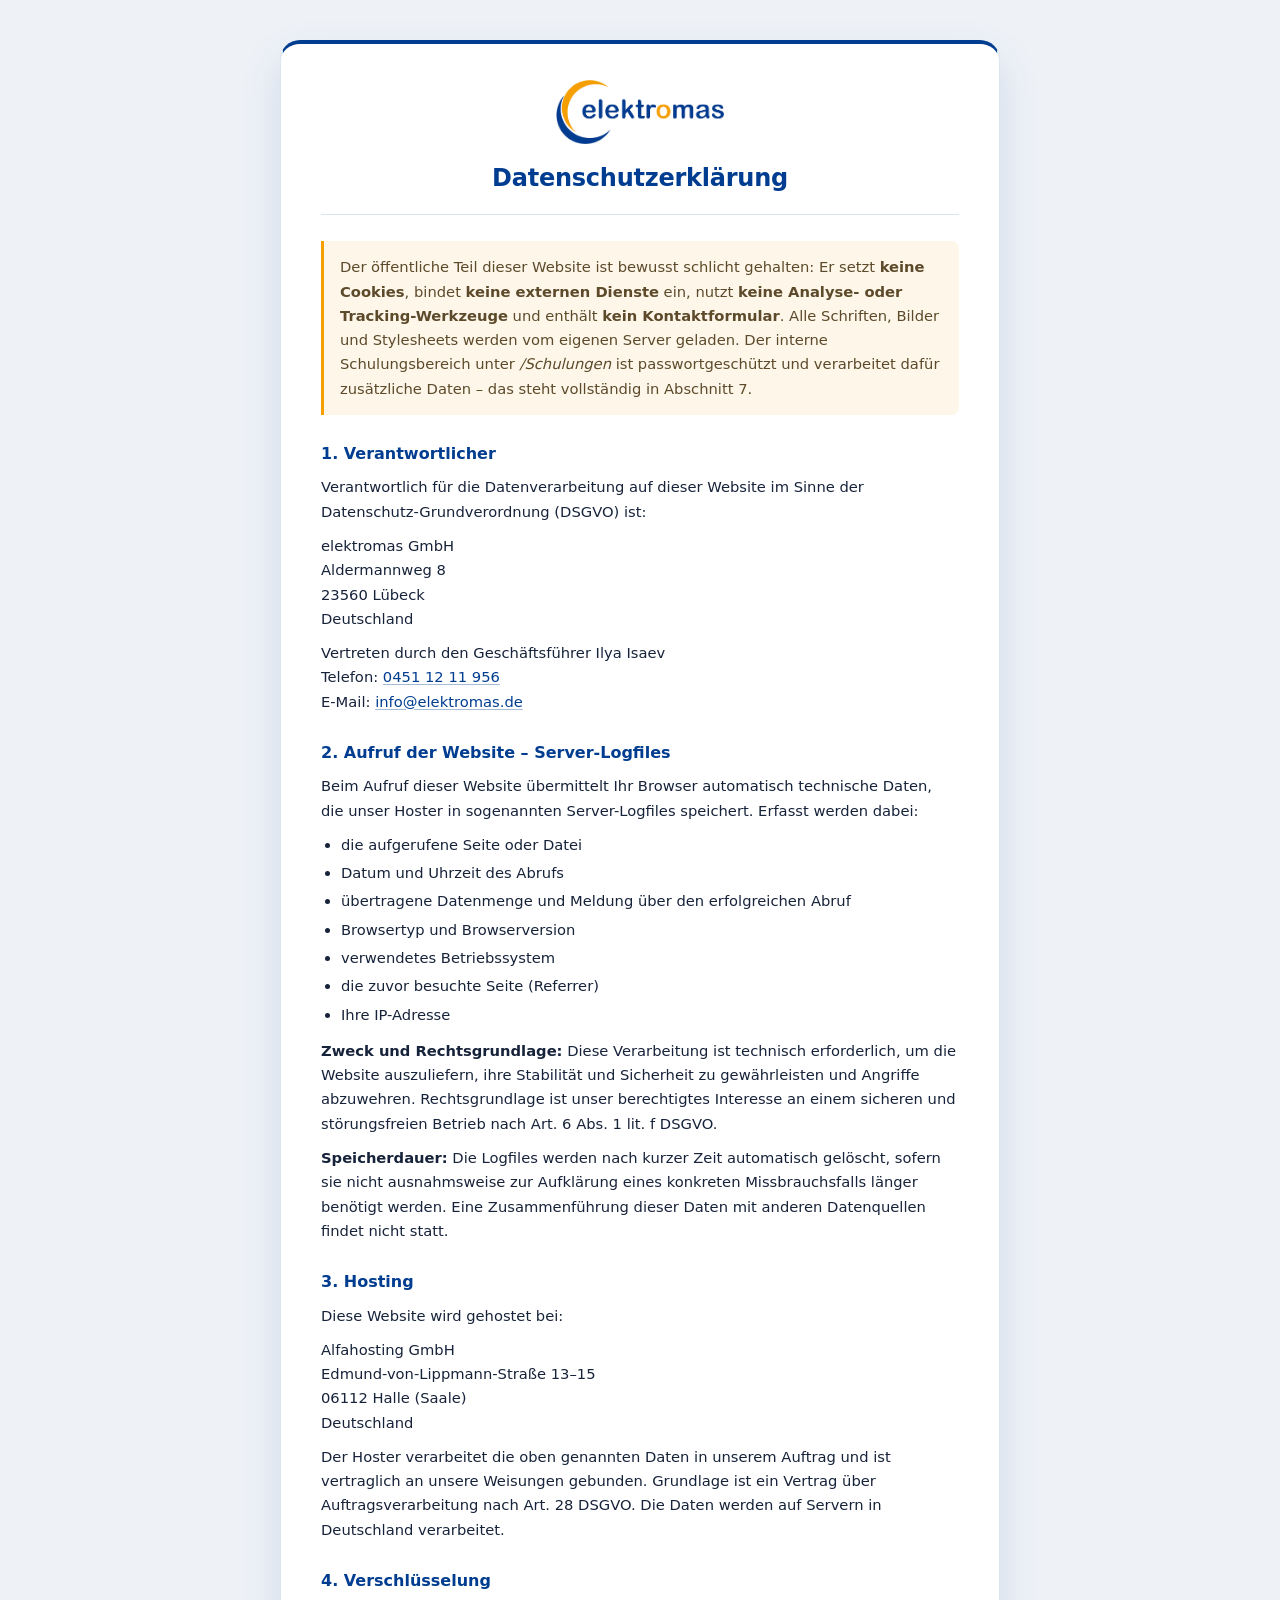
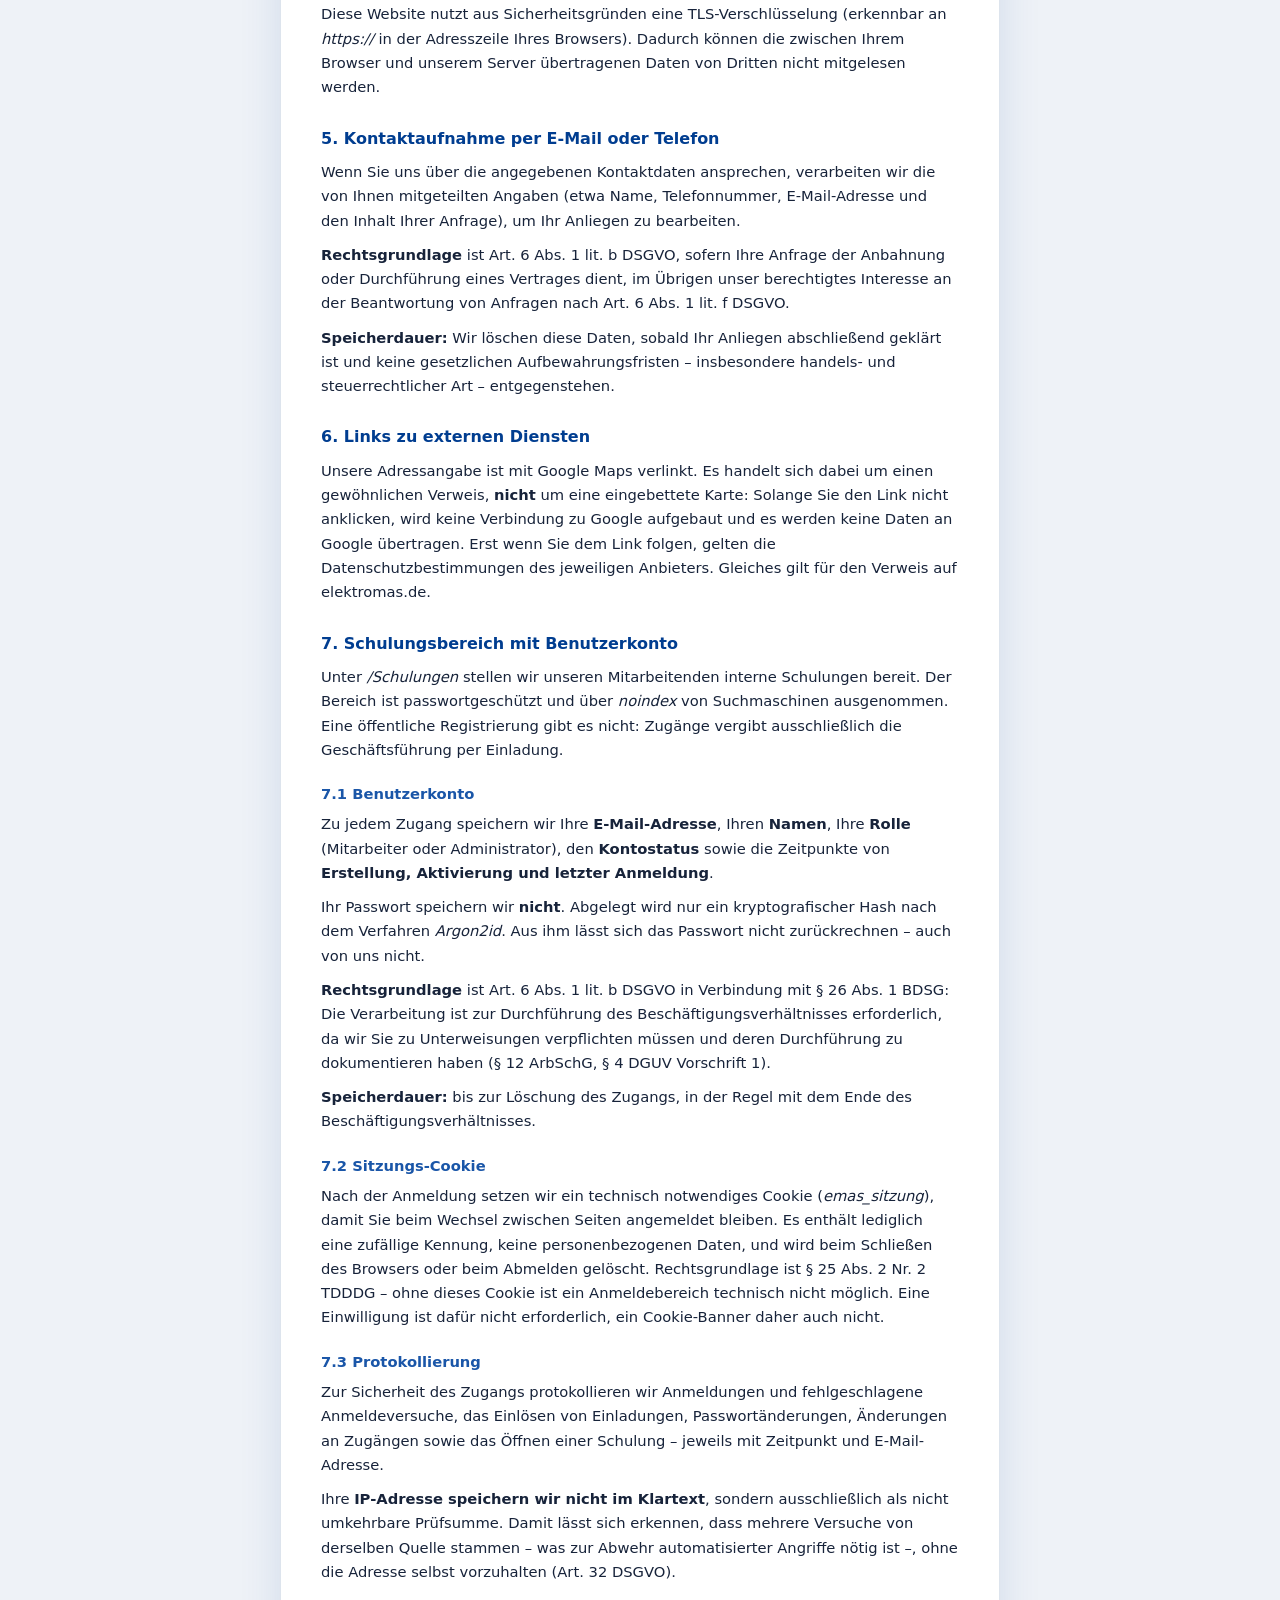
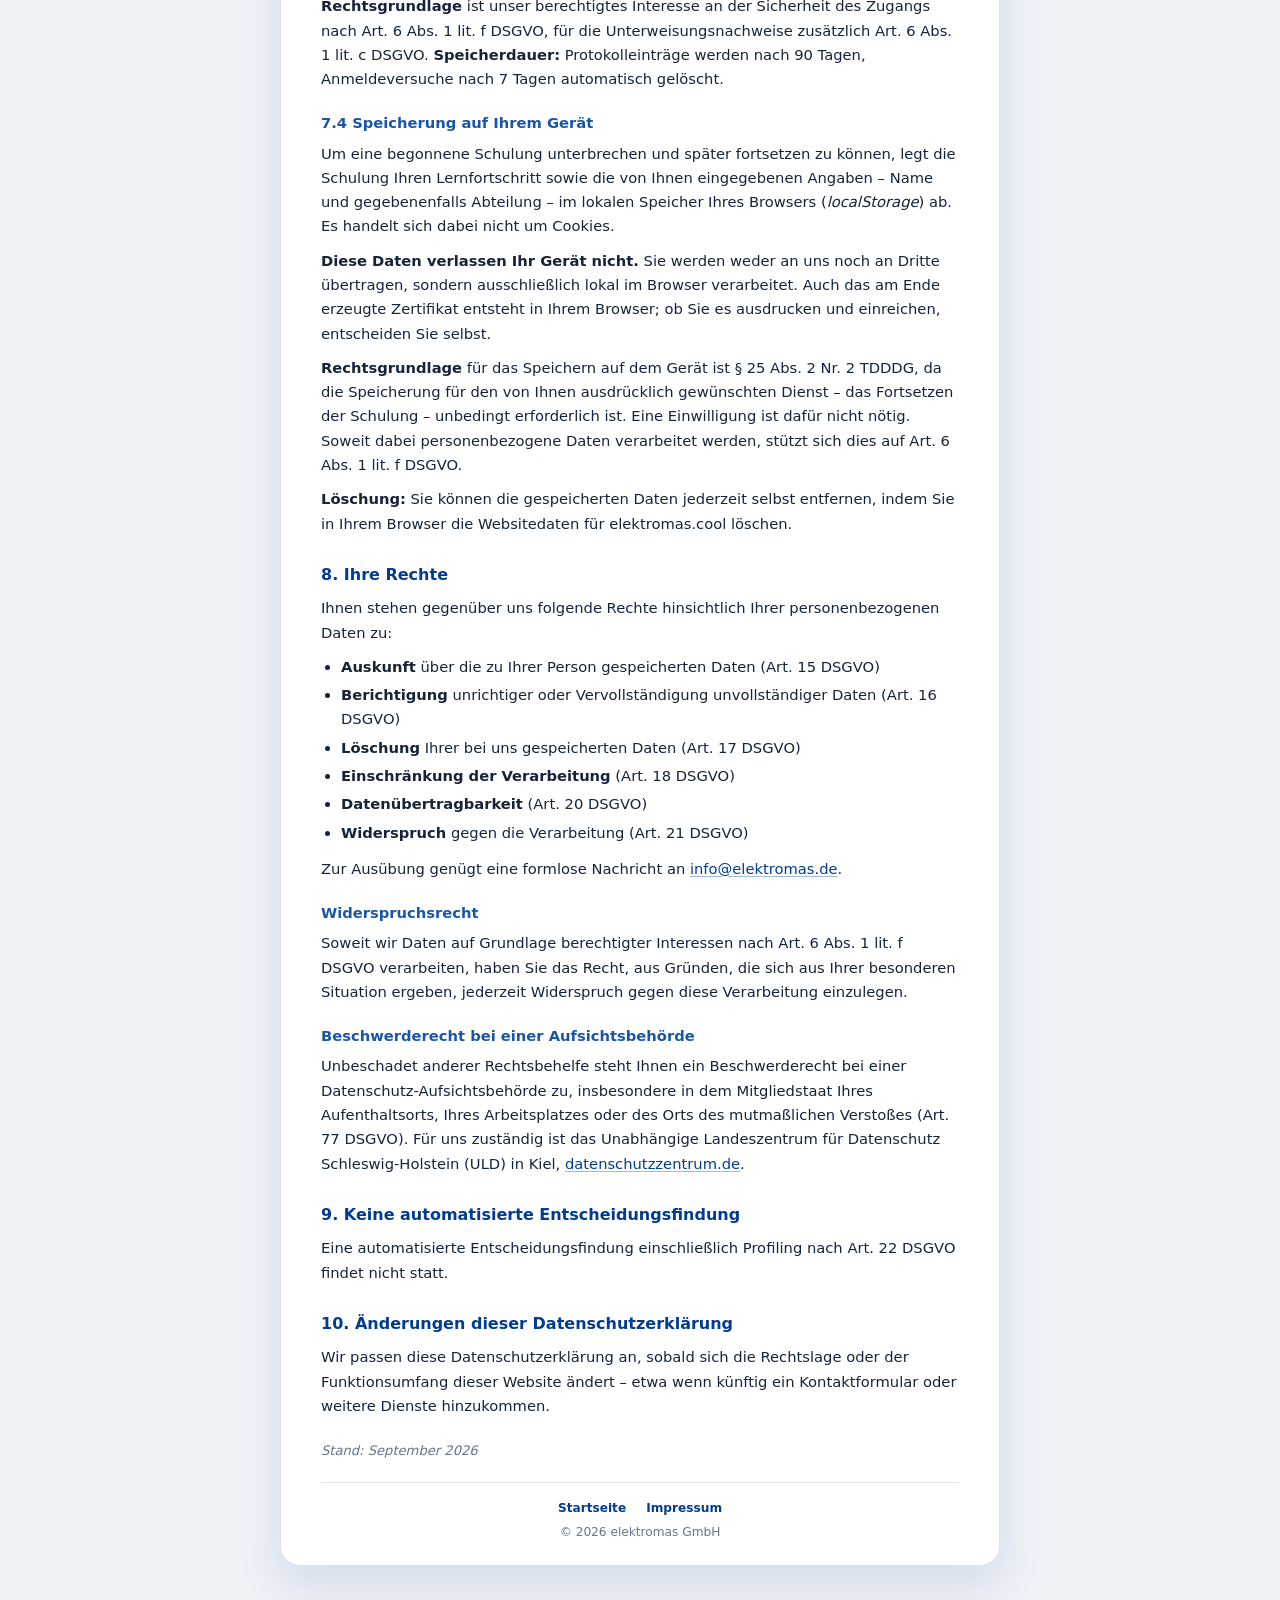
==== commit 6e948bb4: "Benutzerverwaltung mit Einladung, Login und Rollen Der Schulungsbereich ist damit nicht mehr für jed" ====
--- a/datenschutz.html
+++ b/datenschutz.html
@@ -25,12 +25,13 @@
     <section class="legal">
 
       <p class="lead">
-        Diese Website ist bewusst schlicht gehalten: Sie setzt <strong>keine Cookies</strong>,
-        bindet <strong>keine externen Dienste</strong> ein, nutzt <strong>keine Analyse-
-        oder Tracking-Werkzeuge</strong> und enthält <strong>kein Kontaktformular</strong>.
-        Alle Schriften, Bilder und Stylesheets werden vom eigenen Server geladen.
-        Eine Ausnahme bildet der interne Schulungsbereich, der den Lernfortschritt
-        auf Ihrem Gerät ablegt – siehe Abschnitt 7.
+        Der öffentliche Teil dieser Website ist bewusst schlicht gehalten: Er setzt
+        <strong>keine Cookies</strong>, bindet <strong>keine externen Dienste</strong> ein,
+        nutzt <strong>keine Analyse- oder Tracking-Werkzeuge</strong> und enthält
+        <strong>kein Kontaktformular</strong>. Alle Schriften, Bilder und Stylesheets
+        werden vom eigenen Server geladen. Der interne Schulungsbereich unter
+        <em>/Schulungen</em> ist passwortgeschützt und verarbeitet dafür
+        zusätzliche Daten – das steht vollständig in Abschnitt 7.
       </p>
 
       <h2>1. Verantwortlicher</h2>
@@ -132,18 +133,81 @@
         Gleiches gilt für den Verweis auf elektromas.de.
       </p>
 
-      <h2>7. Schulungsbereich</h2>
+      <h2>7. Schulungsbereich mit Benutzerkonto</h2>
       <p>
         Unter <em>/Schulungen</em> stellen wir unseren Mitarbeitenden interne
-        Schulungen bereit. Diese Seiten sind über <em>noindex</em> von
-        Suchmaschinen ausgenommen.
-      </p>
-      <p>
-        <strong>Speicherung auf Ihrem Gerät:</strong> Um eine begonnene Schulung
-        unterbrechen und später fortsetzen zu können, legt die Schulung Ihren
-        Lernfortschritt sowie die von Ihnen eingegebenen Angaben – Name und
-        gegebenenfalls Abteilung – im lokalen Speicher Ihres Browsers
-        (<em>localStorage</em>) ab. Es handelt sich dabei nicht um Cookies.
+        Schulungen bereit. Der Bereich ist passwortgeschützt und über
+        <em>noindex</em> von Suchmaschinen ausgenommen. Eine öffentliche
+        Registrierung gibt es nicht: Zugänge vergibt ausschließlich die
+        Geschäftsführung per Einladung.
+      </p>
+
+      <h3>7.1 Benutzerkonto</h3>
+      <p>
+        Zu jedem Zugang speichern wir Ihre <strong>E-Mail-Adresse</strong>,
+        Ihren <strong>Namen</strong>, Ihre <strong>Rolle</strong>
+        (Mitarbeiter oder Administrator), den <strong>Kontostatus</strong>
+        sowie die Zeitpunkte von <strong>Erstellung, Aktivierung und letzter
+        Anmeldung</strong>.
+      </p>
+      <p>
+        Ihr Passwort speichern wir <strong>nicht</strong>. Abgelegt wird nur ein
+        kryptografischer Hash nach dem Verfahren <em>Argon2id</em>. Aus ihm
+        lässt sich das Passwort nicht zurückrechnen – auch von uns nicht.
+      </p>
+      <p>
+        <strong>Rechtsgrundlage</strong> ist Art. 6 Abs. 1 lit. b DSGVO in
+        Verbindung mit § 26 Abs. 1 BDSG: Die Verarbeitung ist zur Durchführung
+        des Beschäftigungsverhältnisses erforderlich, da wir Sie zu Unterweisungen
+        verpflichten müssen und deren Durchführung zu dokumentieren haben
+        (§ 12 ArbSchG, § 4 DGUV Vorschrift 1).
+      </p>
+      <p>
+        <strong>Speicherdauer:</strong> bis zur Löschung des Zugangs, in der
+        Regel mit dem Ende des Beschäftigungsverhältnisses.
+      </p>
+
+      <h3>7.2 Sitzungs-Cookie</h3>
+      <p>
+        Nach der Anmeldung setzen wir ein technisch notwendiges Cookie
+        (<em>emas_sitzung</em>), damit Sie beim Wechsel zwischen Seiten
+        angemeldet bleiben. Es enthält lediglich eine zufällige Kennung, keine
+        personenbezogenen Daten, und wird beim Schließen des Browsers oder beim
+        Abmelden gelöscht. Rechtsgrundlage ist § 25 Abs. 2 Nr. 2 TDDDG – ohne
+        dieses Cookie ist ein Anmeldebereich technisch nicht möglich. Eine
+        Einwilligung ist dafür nicht erforderlich, ein Cookie-Banner daher auch
+        nicht.
+      </p>
+
+      <h3>7.3 Protokollierung</h3>
+      <p>
+        Zur Sicherheit des Zugangs protokollieren wir Anmeldungen und
+        fehlgeschlagene Anmeldeversuche, das Einlösen von Einladungen,
+        Passwortänderungen, Änderungen an Zugängen sowie das Öffnen einer
+        Schulung – jeweils mit Zeitpunkt und E-Mail-Adresse.
+      </p>
+      <p>
+        Ihre <strong>IP-Adresse speichern wir nicht im Klartext</strong>,
+        sondern ausschließlich als nicht umkehrbare Prüfsumme. Damit lässt sich
+        erkennen, dass mehrere Versuche von derselben Quelle stammen – was zur
+        Abwehr automatisierter Angriffe nötig ist –, ohne die Adresse selbst
+        vorzuhalten (Art. 32 DSGVO).
+      </p>
+      <p>
+        <strong>Rechtsgrundlage</strong> ist unser berechtigtes Interesse an der
+        Sicherheit des Zugangs nach Art. 6 Abs. 1 lit. f DSGVO, für die
+        Unterweisungsnachweise zusätzlich Art. 6 Abs. 1 lit. c DSGVO.
+        <strong>Speicherdauer:</strong> Protokolleinträge werden nach 90 Tagen,
+        Anmeldeversuche nach 7 Tagen automatisch gelöscht.
+      </p>
+
+      <h3>7.4 Speicherung auf Ihrem Gerät</h3>
+      <p>
+        Um eine begonnene Schulung unterbrechen und später fortsetzen zu können,
+        legt die Schulung Ihren Lernfortschritt sowie die von Ihnen eingegebenen
+        Angaben – Name und gegebenenfalls Abteilung – im lokalen Speicher Ihres
+        Browsers (<em>localStorage</em>) ab. Es handelt sich dabei nicht um
+        Cookies.
       </p>
       <p>
         <strong>Diese Daten verlassen Ihr Gerät nicht.</strong> Sie werden weder
@@ -152,7 +216,7 @@
         Browser; ob Sie es ausdrucken und einreichen, entscheiden Sie selbst.
       </p>
       <p>
-        <strong>Rechtsgrundlage</strong> für das Speichern ist § 25 Abs. 2 Nr. 2
+        <strong>Rechtsgrundlage</strong> für das Speichern auf dem Gerät ist § 25 Abs. 2 Nr. 2
         TDDDG, da die Speicherung für den von Ihnen ausdrücklich gewünschten
         Dienst – das Fortsetzen der Schulung – unbedingt erforderlich ist. Eine
         Einwilligung ist dafür nicht nötig. Soweit dabei personenbezogene Daten
